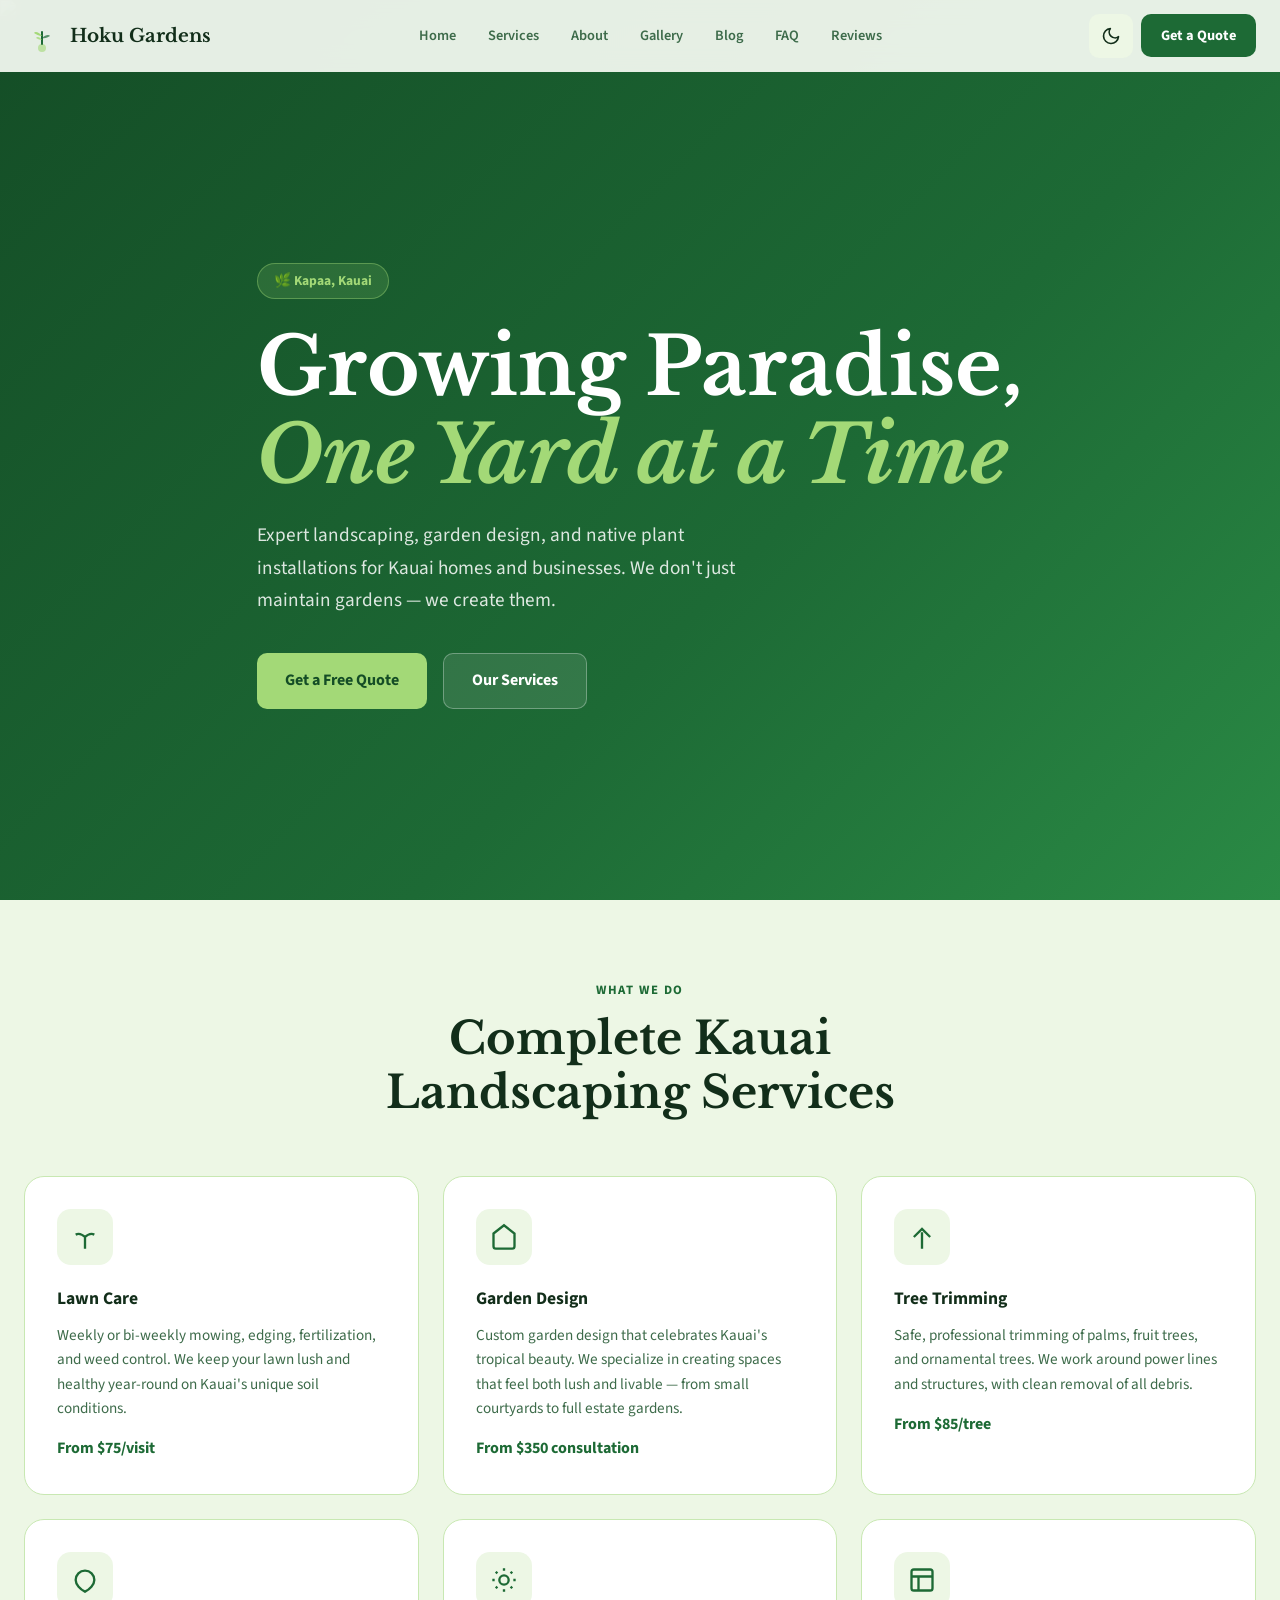
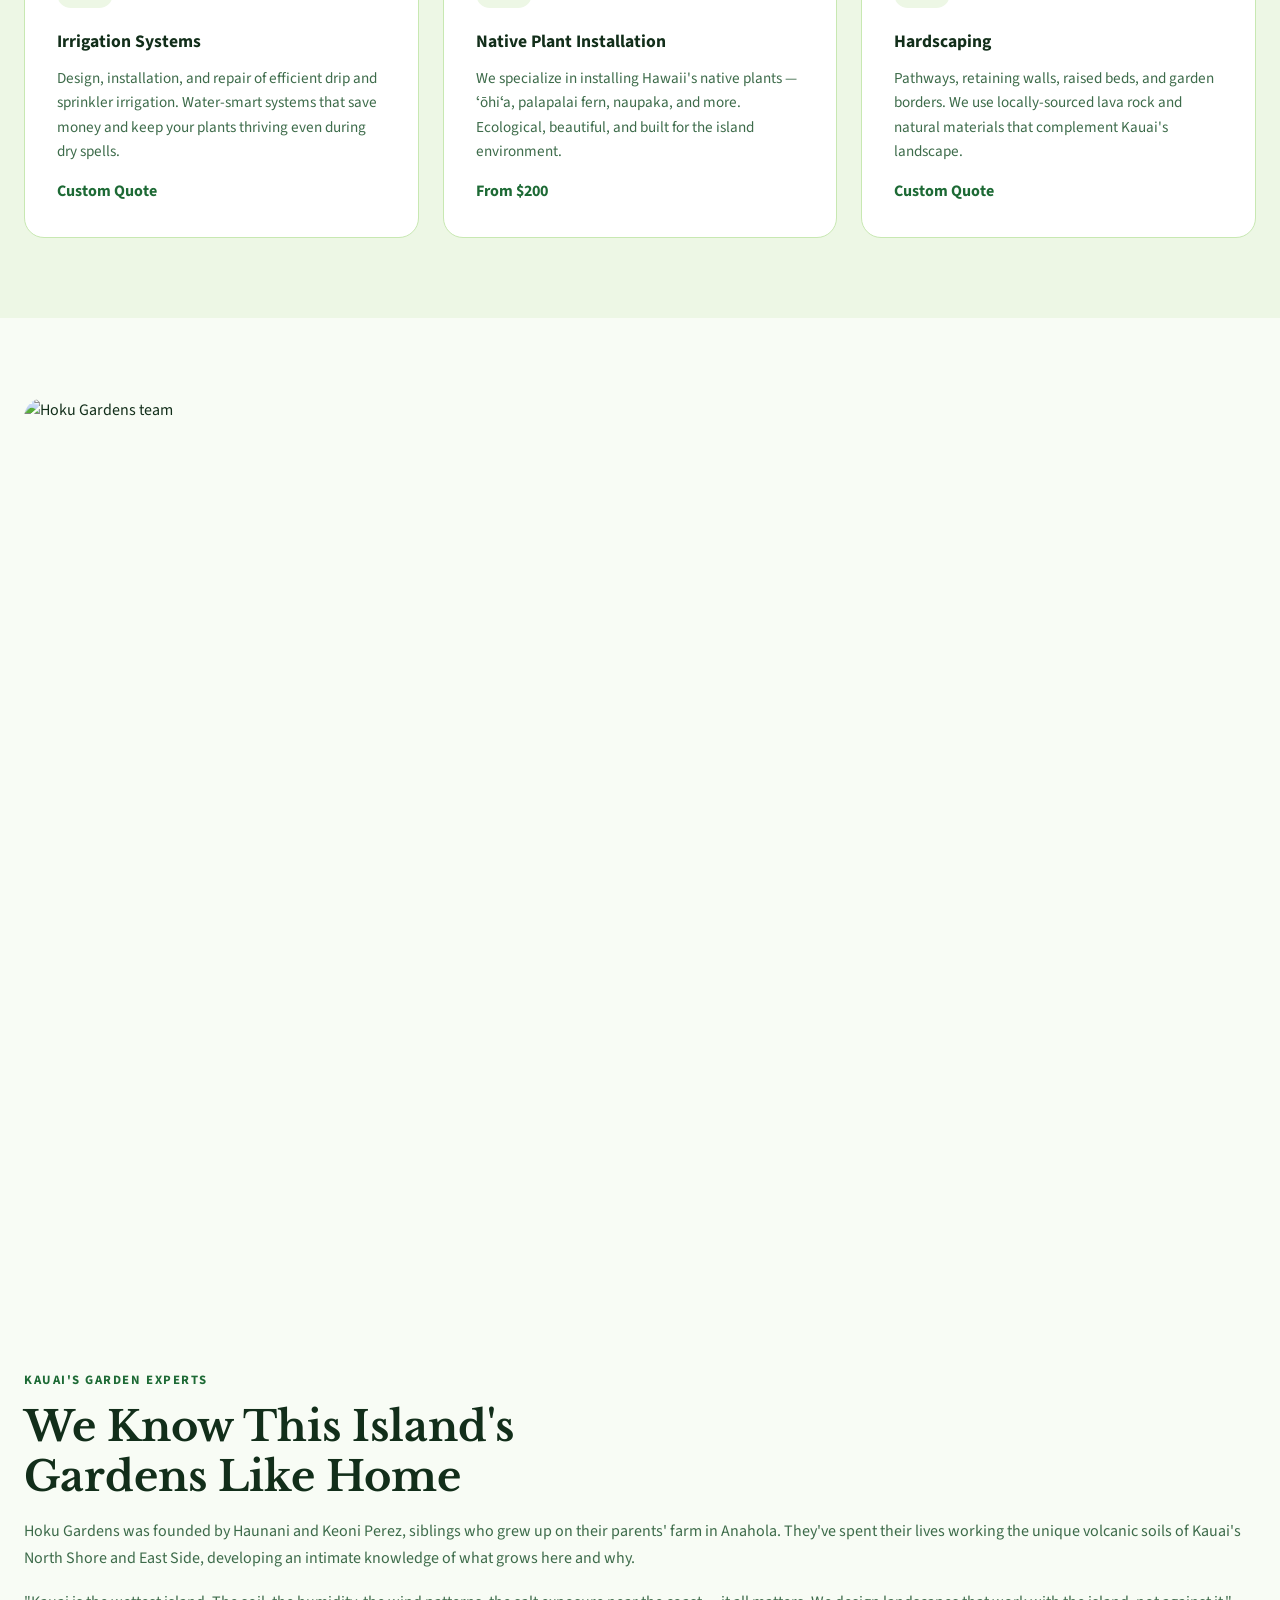
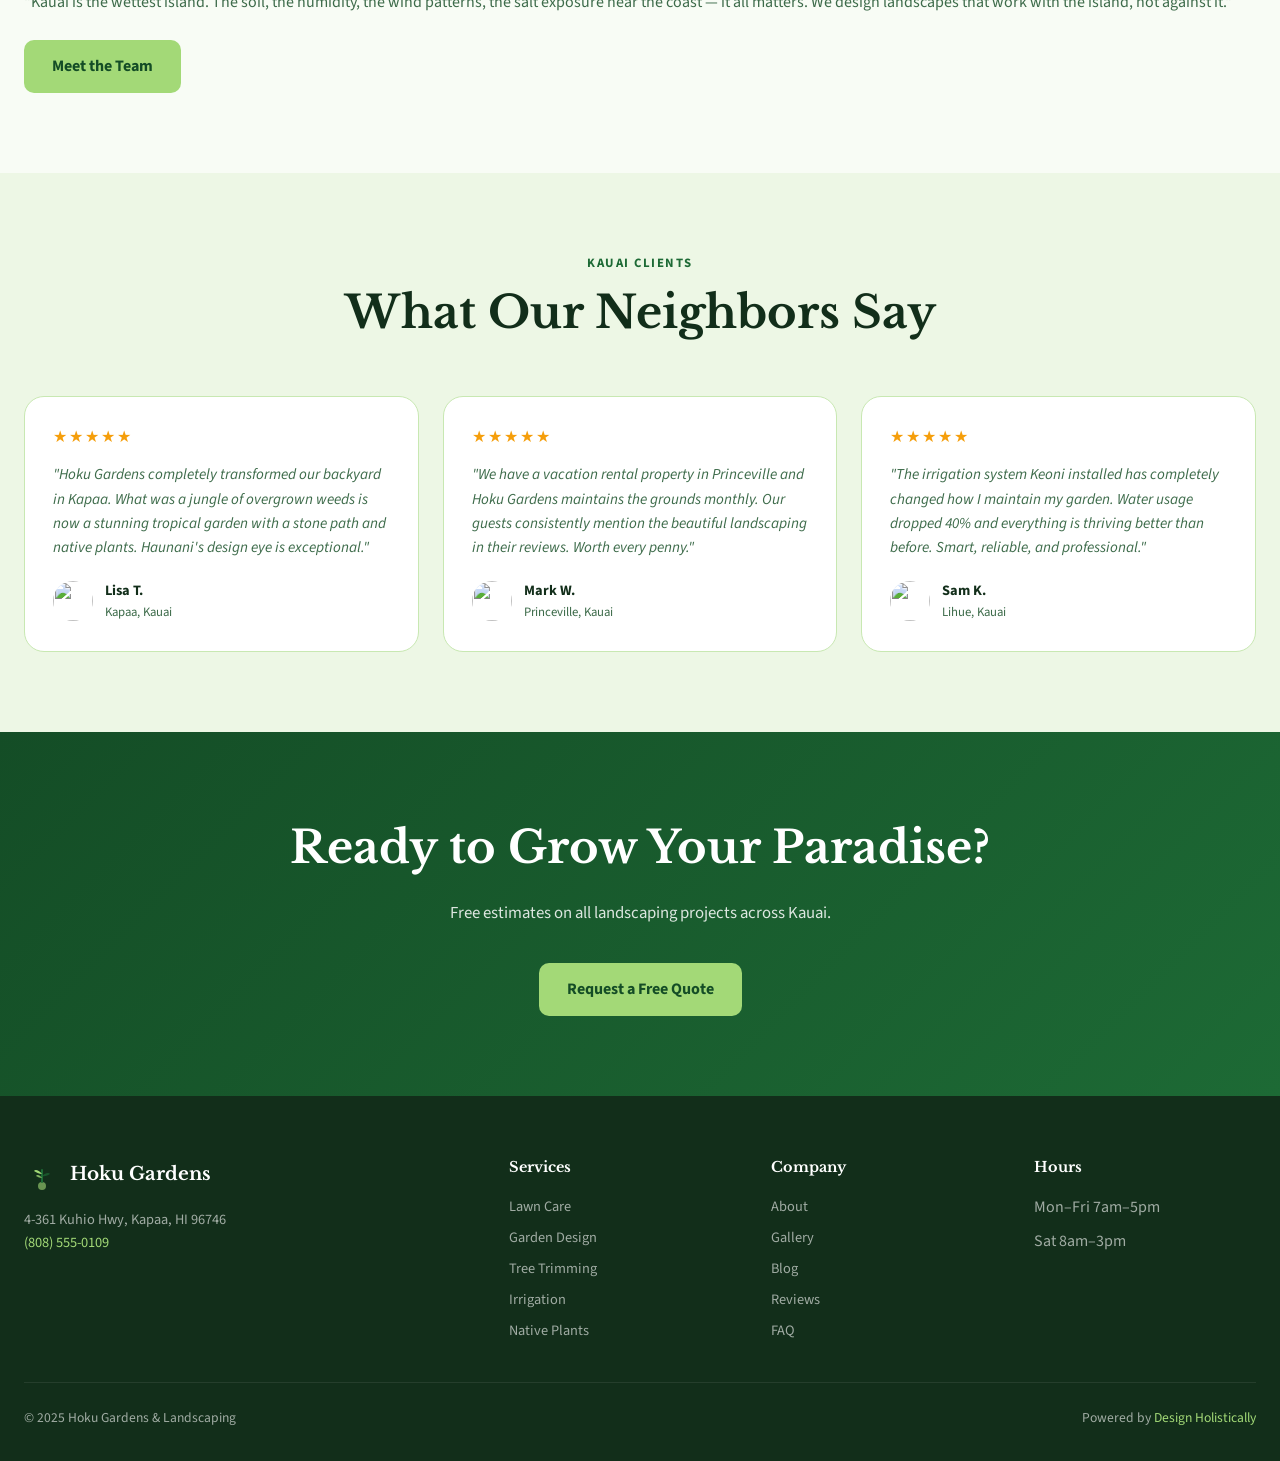
==== index.html @ 011e0928 "Initial commit: Hoku Gardens & Landscaping — Hawaii sample site (Kapaa, Kauai)" ====
<!DOCTYPE html><html lang="en" data-theme="light">
<head><meta charset="UTF-8"><meta name="viewport" content="width=device-width, initial-scale=1.0">
<title>Hoku Gardens & Landscaping — Growing Paradise, One Yard at a Time | Kapaa, Kauai</title>
<meta name="description" content="Professional landscaping in Kapaa, Kauai. Lawn care, garden design, tree trimming, irrigation, and native plant installations.">
<meta property="og:title" content="Hoku Gardens — Growing paradise, one yard at a time">
<meta property="og:image" content="https://picsum.photos/1200/630?random=901">
<link rel="stylesheet" href="css/style.css">
<script type="application/ld+json">{"@context":"https://schema.org","@type":"LocalBusiness","name":"Hoku Gardens & Landscaping","telephone":"(808) 555-0109","address":{"@type":"PostalAddress","streetAddress":"4-361 Kuhio Hwy","addressLocality":"Kapaa","addressRegion":"HI","postalCode":"96746","addressCountry":"US"},"openingHours":"Mo-Fr 07:00-17:00 Sa 08:00-15:00","priceRange":"$$"}</script>
</head><body>
<header class="header"><div class="header-inner"><a href="index.html" class="logo"><svg viewBox="0 0 36 36" fill="none" width="36" height="36"><circle cx="18" cy="30" r="4" fill="#A3D977" opacity="0.6"/><path d="M18 26V14" stroke="#1D6A35" stroke-width="2" stroke-linecap="round"/><path d="M18 18c-3-4-7-5-8-3 2 1 5 3 8 3z" fill="#A3D977"/><path d="M18 20c3-3 7-4 8-2-2 1-5 3-8 2z" fill="#1D6A35" opacity="0.7"/><path d="M18 22c-2-3-5-4-6-2 2 1 4 2 6 2z" fill="#A3D977" opacity="0.8"/></svg>Hoku Gardens</a><nav class="nav"><a href="index.html">Home</a><a href="services.html">Services</a><a href="about.html">About</a><a href="gallery.html">Gallery</a><a href="blog.html">Blog</a><a href="faq.html">FAQ</a><a href="reviews.html">Reviews</a></nav><div class="header-actions"><button id="themeToggle" class="btn-theme" aria-label="Toggle dark mode"></button><a href="booking.html" class="btn-cta">Get a Quote</a><button id="hamburger" class="btn-hamburger" aria-label="Open menu"><span></span><span></span><span></span></button></div></div></header><nav id="mobileNav" class="mobile-nav"><a href="index.html">Home</a><a href="services.html">Services</a><a href="about.html">About</a><a href="gallery.html">Gallery</a><a href="blog.html">Blog</a><a href="faq.html">FAQ</a><a href="reviews.html">Reviews</a><a href="booking.html">Get a Quote</a><a href="admin.html">Admin</a></nav>
<section class="hero"><div class="hero-bg"><img src="https://picsum.photos/1600/900?random=901" alt="Lush Kauai garden" loading="eager"></div>
<div class="hero-content">
<div class="hero-tag">🌿 Kapaa, Kauai</div>
<h1>Growing Paradise,<br><em>One Yard at a Time</em></h1>
<p>Expert landscaping, garden design, and native plant installations for Kauai homes and businesses. We don't just maintain gardens — we create them.</p>
<div class="hero-actions"><a href="booking.html" class="btn-primary">Get a Free Quote</a><a href="services.html" class="btn-secondary">Our Services</a></div>
</div></section>
<section class="section section-alt"><div class="container">
<div class="section-header fade-up"><span class="section-label">What We Do</span><h2>Complete Kauai Landscaping Services</h2></div>
<div class="services-grid">
<div class="service-card fade-up"><div class="service-icon"><svg viewBox="0 0 24 24" fill="none" stroke="currentColor" stroke-width="2"><path d="M12 22V12M12 12C12 12 8 8 4 10M12 12C12 12 16 8 20 10"/></svg></div><h3>Lawn Care</h3><p>Weekly or bi-weekly mowing, edging, fertilization, and weed control. We keep your lawn lush and healthy year-round on Kauai's unique soil conditions.</p><span class="service-price">From $75/visit</span></div>
<div class="service-card fade-up"><div class="service-icon"><svg viewBox="0 0 24 24" fill="none" stroke="currentColor" stroke-width="2"><path d="M3 9l9-7 9 7v11a2 2 0 0 1-2 2H5a2 2 0 0 1-2-2z"/></svg></div><h3>Garden Design</h3><p>Custom garden design that celebrates Kauai's tropical beauty. We specialize in creating spaces that feel both lush and livable — from small courtyards to full estate gardens.</p><span class="service-price">From $350 consultation</span></div>
<div class="service-card fade-up"><div class="service-icon"><svg viewBox="0 0 24 24" fill="none" stroke="currentColor" stroke-width="2"><path d="M12 22V8M5 12l7-7 7 7"/></svg></div><h3>Tree Trimming</h3><p>Safe, professional trimming of palms, fruit trees, and ornamental trees. We work around power lines and structures, with clean removal of all debris.</p><span class="service-price">From $85/tree</span></div>
<div class="service-card fade-up"><div class="service-icon"><svg viewBox="0 0 24 24" fill="none" stroke="currentColor" stroke-width="2"><path d="M12 22c-4-2-8-6-8-10a8 8 0 0 1 16 0c0 4-4 8-8 10z"/></svg></div><h3>Irrigation Systems</h3><p>Design, installation, and repair of efficient drip and sprinkler irrigation. Water-smart systems that save money and keep your plants thriving even during dry spells.</p><span class="service-price">Custom Quote</span></div>
<div class="service-card fade-up"><div class="service-icon"><svg viewBox="0 0 24 24" fill="none" stroke="currentColor" stroke-width="2"><circle cx="12" cy="12" r="4"/><path d="M12 2v2M12 20v2M4.93 4.93l1.41 1.41M17.66 17.66l1.41 1.41M2 12h2M20 12h2M4.93 19.07l1.41-1.41M17.66 6.34l1.41-1.41"/></svg></div><h3>Native Plant Installation</h3><p>We specialize in installing Hawaii's native plants — ʻōhiʻa, palapalai fern, naupaka, and more. Ecological, beautiful, and built for the island environment.</p><span class="service-price">From $200</span></div>
<div class="service-card fade-up"><div class="service-icon"><svg viewBox="0 0 24 24" fill="none" stroke="currentColor" stroke-width="2"><rect x="3" y="3" width="18" height="18" rx="2"/><path d="M3 9h18M9 21V9"/></svg></div><h3>Hardscaping</h3><p>Pathways, retaining walls, raised beds, and garden borders. We use locally-sourced lava rock and natural materials that complement Kauai's landscape.</p><span class="service-price">Custom Quote</span></div>
</div></div></section>
<section class="section"><div class="container"><div style="display:grid;grid-template-columns:1fr;gap:48px;align-items:center;" class="about-grid">
<div style="border-radius:20px;overflow:hidden;aspect-ratio:4/3;" class="fade-up"><img src="https://picsum.photos/800/600?random=902" alt="Hoku Gardens team" style="width:100%;height:100%;object-fit:cover;"></div>
<div class="fade-up"><span class="section-label">Kauai's Garden Experts</span><h2 style="font-family:var(--font-display);font-size:clamp(1.8rem,4vw,2.6rem);line-height:1.2;margin-bottom:16px;">We Know This Island's<br>Gardens Like Home</h2>
<p style="color:var(--text-muted);line-height:1.7;margin-bottom:16px;">Hoku Gardens was founded by Haunani and Keoni Perez, siblings who grew up on their parents' farm in Anahola. They've spent their lives working the unique volcanic soils of Kauai's North Shore and East Side, developing an intimate knowledge of what grows here and why.</p>
<p style="color:var(--text-muted);line-height:1.7;margin-bottom:24px;">"Kauai is the wettest island. The soil, the humidity, the wind patterns, the salt exposure near the coast — it all matters. We design landscapes that work with the island, not against it."</p>
<a href="about.html" class="btn-primary" style="display:inline-flex;">Meet the Team</a></div>
</div></div></section>
<section class="section section-alt"><div class="container">
<div class="section-header fade-up"><span class="section-label">Kauai Clients</span><h2>What Our Neighbors Say</h2></div>
<div class="testimonials-grid">
<div class="testimonial-card fade-up"><div class="stars">★★★★★</div><p>"Hoku Gardens completely transformed our backyard in Kapaa. What was a jungle of overgrown weeds is now a stunning tropical garden with a stone path and native plants. Haunani's design eye is exceptional."</p><div class="reviewer"><div class="reviewer-avatar"><img src="https://picsum.photos/80/80?random=931" loading="lazy"></div><div><div class="reviewer-name">Lisa T.</div><div class="reviewer-location">Kapaa, Kauai</div></div></div></div>
<div class="testimonial-card fade-up"><div class="stars">★★★★★</div><p>"We have a vacation rental property in Princeville and Hoku Gardens maintains the grounds monthly. Our guests consistently mention the beautiful landscaping in their reviews. Worth every penny."</p><div class="reviewer"><div class="reviewer-avatar"><img src="https://picsum.photos/80/80?random=932" loading="lazy"></div><div><div class="reviewer-name">Mark W.</div><div class="reviewer-location">Princeville, Kauai</div></div></div></div>
<div class="testimonial-card fade-up"><div class="stars">★★★★★</div><p>"The irrigation system Keoni installed has completely changed how I maintain my garden. Water usage dropped 40% and everything is thriving better than before. Smart, reliable, and professional."</p><div class="reviewer"><div class="reviewer-avatar"><img src="https://picsum.photos/80/80?random=933" loading="lazy"></div><div><div class="reviewer-name">Sam K.</div><div class="reviewer-location">Lihue, Kauai</div></div></div></div>
</div></div></section>
<section class="cta-section"><div class="container"><h2>Ready to Grow Your Paradise?</h2><p>Free estimates on all landscaping projects across Kauai.</p><a href="booking.html" class="btn-primary">Request a Free Quote</a></div></section>
<footer class="footer"><div class="footer-grid"><div class="footer-brand"><div class="logo" style="color:white;"><svg viewBox="0 0 36 36" fill="none" width="36" height="36"><circle cx="18" cy="30" r="4" fill="#A3D977" opacity="0.6"/><path d="M18 26V14" stroke="#1D6A35" stroke-width="2" stroke-linecap="round"/><path d="M18 18c-3-4-7-5-8-3 2 1 5 3 8 3z" fill="#A3D977"/><path d="M18 20c3-3 7-4 8-2-2 1-5 3-8 2z" fill="#1D6A35" opacity="0.7"/><path d="M18 22c-2-3-5-4-6-2 2 1 4 2 6 2z" fill="#A3D977" opacity="0.8"/></svg>Hoku Gardens</div><p>4-361 Kuhio Hwy, Kapaa, HI 96746<br><a href="tel:+18085550109" style="color:var(--accent);">(808) 555-0109</a></p></div><div><h4>Services</h4><div class="footer-links"><a href="services.html">Lawn Care</a><a href="services.html">Garden Design</a><a href="services.html">Tree Trimming</a><a href="services.html">Irrigation</a><a href="services.html">Native Plants</a></div></div><div><h4>Company</h4><div class="footer-links"><a href="about.html">About</a><a href="gallery.html">Gallery</a><a href="blog.html">Blog</a><a href="reviews.html">Reviews</a><a href="faq.html">FAQ</a></div></div><div><h4>Hours</h4><div class="footer-links"><span style="color:rgba(255,255,255,0.6);">Mon–Fri 7am–5pm</span><span style="color:rgba(255,255,255,0.6);">Sat 8am–3pm</span></div></div></div><div class="footer-bottom"><p>© 2025 Hoku Gardens & Landscaping</p><p>Powered by <a href="https://designholistically.com" target="_blank" rel="noopener">Design Holistically</a></p></div></footer><button id="backToTop" class="back-to-top"><svg width="20" height="20" viewBox="0 0 24 24" fill="none" stroke="currentColor" stroke-width="2"><polyline points="18 15 12 9 6 15"/></svg></button><script src="js/main.js"></script>
</body></html>
---- css/style.css ----
@import url('https://fonts.googleapis.com/css2?family=Libre+Baskerville:ital,wght@0,400;0,700;1,400&family=Source+Sans+3:wght@300;400;600;700&display=swap');
:root{--primary:#1D6A35;--primary-dark:#144d26;--primary-light:#2a8a45;--accent:#A3D977;--accent-dark:#7fc040;--text:#122e1a;--text-muted:#3d6b4a;--bg:#f8fcf5;--bg-alt:#edf7e5;--card-bg:#ffffff;--border:#c8e8b2;--gray-100:#edf7e5;--gray-200:#d4edbc;--gray-400:#7abf5e;--gray-800:#122e1a;--shadow:0 2px 20px rgba(29,106,53,0.10);--shadow-lg:0 8px 40px rgba(29,106,53,0.15);--radius:12px;--radius-lg:20px;--transition:0.3s cubic-bezier(0.4,0,0.2,1);--font-body:'Source Sans 3',sans-serif;--font-display:'Libre Baskerville',serif;--header-h:72px;}
[data-theme="dark"]{--primary:#4caf72;--primary-dark:#3d8f5a;--accent:#A3D977;--text:#e8f5e2;--text-muted:#7abf5e;--bg:#0e1f12;--bg-alt:#122818;--card-bg:#172d1c;--border:#1e4028;--gray-100:#172d1c;--gray-200:#1e4028;--gray-800:#d4edbc;--shadow:0 2px 20px rgba(0,0,0,0.4);--shadow-lg:0 8px 40px rgba(0,0,0,0.5);}
*,*::before,*::after{box-sizing:border-box;margin:0;padding:0;}html{scroll-behavior:smooth;}
body{font-family:var(--font-body);color:var(--text);background:var(--bg);line-height:1.6;overflow-x:hidden;transition:background var(--transition),color var(--transition);}
img{max-width:100%;height:auto;display:block;}a{color:var(--primary);text-decoration:none;transition:color var(--transition);}ul{list-style:none;}button{cursor:pointer;font-family:var(--font-body);border:none;background:none;}
.header{position:fixed;top:0;left:0;right:0;z-index:1000;height:var(--header-h);display:flex;align-items:center;padding:0 24px;background:rgba(248,252,245,0.92);backdrop-filter:blur(12px);border-bottom:1px solid transparent;transition:all var(--transition);}
[data-theme="dark"] .header{background:rgba(14,31,18,0.92);}
.header.scrolled{border-bottom-color:var(--border);box-shadow:var(--shadow);}
.header-inner{width:100%;max-width:1280px;margin:0 auto;display:flex;align-items:center;justify-content:space-between;}
.logo{display:flex;align-items:center;gap:10px;font-family:var(--font-display);font-size:1.15rem;font-weight:700;color:var(--text);}
.logo svg{width:36px;height:36px;}
.nav{display:none;gap:4px;}@media(min-width:768px){.nav{display:flex;}}
.nav a{padding:8px 14px;border-radius:8px;font-size:0.9rem;font-weight:600;color:var(--text-muted);transition:all var(--transition);}
.nav a:hover,.nav a.active{background:var(--gray-100);color:var(--primary);}
.header-actions{display:flex;align-items:center;gap:8px;}
.btn-theme{width:44px;height:44px;border-radius:10px;display:flex;align-items:center;justify-content:center;background:var(--gray-100);color:var(--text);}
.btn-hamburger{width:44px;height:44px;border-radius:10px;display:flex;flex-direction:column;align-items:center;justify-content:center;gap:5px;background:var(--gray-100);}
@media(min-width:768px){.btn-hamburger{display:none;}}
.btn-hamburger span{width:20px;height:2px;background:var(--text);border-radius:2px;display:block;}
.btn-cta{display:none;padding:10px 20px;background:var(--primary);color:white;border-radius:10px;font-weight:700;font-size:0.9rem;}
.btn-cta:hover{background:var(--primary-dark);color:white;}
@media(min-width:768px){.btn-cta{display:flex;align-items:center;}}
.mobile-nav{position:fixed;top:var(--header-h);left:0;right:0;bottom:0;background:var(--bg);z-index:999;padding:32px 24px;display:flex;flex-direction:column;gap:8px;transform:translateX(100%);transition:transform var(--transition);}
.mobile-nav.open{transform:translateX(0);}
.mobile-nav a{padding:16px;border-radius:12px;font-size:1.1rem;font-weight:600;color:var(--text);border-bottom:1px solid var(--border);}
.hero{min-height:100svh;padding-top:var(--header-h);display:flex;align-items:center;position:relative;overflow:hidden;background:linear-gradient(135deg,var(--primary-dark) 0%,var(--primary) 60%,#2a8a45 100%);}
.hero-bg{position:absolute;inset:0;overflow:hidden;}
.hero-bg img{width:100%;height:100%;object-fit:cover;opacity:0.25;}
.hero-content{position:relative;z-index:1;max-width:1280px;margin:0 auto;padding:80px 24px;}
.hero-tag{display:inline-flex;align-items:center;gap:8px;background:rgba(163,217,119,0.15);border:1px solid rgba(163,217,119,0.4);color:var(--accent);padding:6px 16px;border-radius:100px;font-size:0.85rem;font-weight:700;margin-bottom:24px;}
.hero h1{font-family:var(--font-display);font-size:clamp(2.5rem,8vw,5rem);color:white;line-height:1.1;margin-bottom:20px;}
.hero h1 em{font-style:italic;color:var(--accent);}
.hero p{font-size:clamp(1rem,2vw,1.2rem);color:rgba(255,255,255,0.85);max-width:500px;margin-bottom:36px;line-height:1.7;}
.hero-actions{display:flex;flex-wrap:wrap;gap:16px;}
.btn-primary{padding:14px 28px;background:var(--accent);color:var(--primary-dark);font-weight:700;font-size:1rem;border-radius:10px;transition:all var(--transition);display:inline-flex;align-items:center;gap:8px;min-height:44px;}
.btn-primary:hover{background:white;color:var(--primary);transform:translateY(-2px);box-shadow:0 8px 24px rgba(0,0,0,0.2);}
.btn-secondary{padding:14px 28px;background:rgba(255,255,255,0.1);border:1.5px solid rgba(255,255,255,0.3);color:white;font-weight:700;font-size:1rem;border-radius:10px;transition:all var(--transition);display:inline-flex;align-items:center;gap:8px;min-height:44px;}
.btn-secondary:hover{background:rgba(255,255,255,0.2);color:white;}
.section{padding:80px 24px;}.section-alt{background:var(--bg-alt);}
.container{max-width:1280px;margin:0 auto;}
.section-header{text-align:center;max-width:640px;margin:0 auto 56px;}
.section-label{font-size:0.8rem;font-weight:700;letter-spacing:0.12em;text-transform:uppercase;color:var(--primary);margin-bottom:12px;display:block;}
.section-header h2{font-family:var(--font-display);font-size:clamp(1.8rem,4vw,2.8rem);line-height:1.2;margin-bottom:16px;}
.section-header p{color:var(--text-muted);font-size:1rem;line-height:1.7;}
.services-grid{display:grid;grid-template-columns:1fr;gap:24px;}
@media(min-width:640px){.services-grid{grid-template-columns:repeat(2,1fr);}}
@media(min-width:1024px){.services-grid{grid-template-columns:repeat(3,1fr);}}
.service-card{background:var(--card-bg);border:1px solid var(--border);border-radius:var(--radius-lg);padding:32px;transition:all var(--transition);}
.service-card:hover{transform:translateY(-4px);box-shadow:var(--shadow-lg);border-color:var(--accent-dark);}
.service-icon{width:56px;height:56px;background:var(--gray-100);border-radius:14px;display:flex;align-items:center;justify-content:center;margin-bottom:20px;}
.service-icon svg{width:28px;height:28px;color:var(--primary);}
.service-card h3{font-size:1.1rem;font-weight:700;margin-bottom:10px;}
.service-card p{color:var(--text-muted);font-size:0.95rem;line-height:1.6;margin-bottom:16px;}
.service-price{font-weight:700;color:var(--primary);font-size:1rem;}
.testimonials-grid{display:grid;grid-template-columns:1fr;gap:24px;}
@media(min-width:640px){.testimonials-grid{grid-template-columns:repeat(2,1fr);}}
@media(min-width:1024px){.testimonials-grid{grid-template-columns:repeat(3,1fr);}}
.testimonial-card{background:var(--card-bg);border:1px solid var(--border);border-radius:var(--radius-lg);padding:28px;}
.stars{color:#f59e0b;margin-bottom:12px;font-size:1rem;letter-spacing:2px;}
.testimonial-card p{color:var(--text-muted);font-size:0.95rem;line-height:1.6;margin-bottom:20px;font-style:italic;}
.reviewer{display:flex;align-items:center;gap:12px;}
.reviewer-avatar{width:40px;height:40px;border-radius:50%;overflow:hidden;}
.reviewer-avatar img{width:100%;height:100%;object-fit:cover;}
.reviewer-name{font-weight:700;font-size:0.9rem;}
.reviewer-location{font-size:0.8rem;color:var(--text-muted);}
.cta-section{background:linear-gradient(135deg,var(--primary-dark) 0%,var(--primary) 100%);padding:80px 24px;text-align:center;}
.cta-section h2{font-family:var(--font-display);font-size:clamp(1.8rem,4vw,2.8rem);color:white;margin-bottom:16px;}
.cta-section p{color:rgba(255,255,255,0.85);font-size:1.05rem;margin-bottom:36px;}
.page-hero{padding:120px 24px 64px;background:linear-gradient(135deg,var(--primary-dark) 0%,var(--primary) 100%);text-align:center;}
.page-hero h1{font-family:var(--font-display);font-size:clamp(2rem,5vw,3.5rem);color:white;margin-bottom:16px;}
.page-hero p{color:rgba(255,255,255,0.82);font-size:1.05rem;max-width:600px;margin:0 auto;}
.breadcrumb{display:flex;align-items:center;gap:8px;font-size:0.85rem;color:rgba(255,255,255,0.6);justify-content:center;margin-top:16px;}
.breadcrumb a{color:rgba(255,255,255,0.8);}
.gallery-grid{display:grid;grid-template-columns:repeat(2,1fr);gap:16px;}
@media(min-width:640px){.gallery-grid{grid-template-columns:repeat(3,1fr);}}
@media(min-width:1024px){.gallery-grid{grid-template-columns:repeat(4,1fr);}}
.gallery-item{border-radius:var(--radius);overflow:hidden;aspect-ratio:1;position:relative;cursor:pointer;}
.gallery-item img{width:100%;height:100%;object-fit:cover;transition:transform var(--transition);}
.gallery-item:hover img{transform:scale(1.05);}
.gallery-item-overlay{position:absolute;inset:0;background:rgba(29,106,53,0.75);display:flex;align-items:center;justify-content:center;opacity:0;transition:opacity var(--transition);color:white;font-weight:700;font-size:0.9rem;}
.gallery-item:hover .gallery-item-overlay{opacity:1;}
.blog-grid{display:grid;grid-template-columns:1fr;gap:32px;}
@media(min-width:640px){.blog-grid{grid-template-columns:repeat(2,1fr);}}
@media(min-width:1024px){.blog-grid{grid-template-columns:repeat(3,1fr);}}
.blog-card{background:var(--card-bg);border:1px solid var(--border);border-radius:var(--radius-lg);overflow:hidden;transition:all var(--transition);}
.blog-card:hover{transform:translateY(-4px);box-shadow:var(--shadow-lg);}
.blog-card-img{aspect-ratio:16/9;overflow:hidden;}
.blog-card-img img{width:100%;height:100%;object-fit:cover;transition:transform var(--transition);}
.blog-card:hover .blog-card-img img{transform:scale(1.05);}
.blog-card-body{padding:20px;}
.blog-tag{font-size:0.75rem;font-weight:700;color:var(--primary);text-transform:uppercase;letter-spacing:0.1em;margin-bottom:8px;display:block;}
.blog-card h3{font-family:var(--font-display);font-size:1.05rem;margin-bottom:10px;line-height:1.4;}
.blog-card h3 a{color:var(--text);}
.blog-card h3 a:hover{color:var(--primary);}
.blog-card p{color:var(--text-muted);font-size:0.9rem;line-height:1.6;}
.blog-meta{display:flex;gap:16px;font-size:0.8rem;color:var(--text-muted);margin-top:16px;padding-top:16px;border-top:1px solid var(--border);}
.blog-post{max-width:760px;margin:0 auto;padding:60px 24px;}
.blog-post h1{font-family:var(--font-display);font-size:clamp(1.8rem,4vw,2.8rem);line-height:1.2;margin-bottom:24px;}
.blog-post-meta{display:flex;flex-wrap:wrap;gap:16px;font-size:0.85rem;color:var(--text-muted);margin-bottom:32px;padding-bottom:24px;border-bottom:1px solid var(--border);}
.blog-post img{border-radius:var(--radius-lg);margin:32px 0;}
.blog-post h2{font-family:var(--font-display);font-size:1.8rem;margin:32px 0 16px;}
.blog-post h3{font-family:var(--font-display);font-size:1.3rem;margin:24px 0 12px;}
.blog-post p{color:var(--text-muted);line-height:1.8;margin-bottom:20px;}
.blog-post ul,.blog-post ol{padding-left:24px;margin-bottom:20px;}
.blog-post li{color:var(--text-muted);line-height:1.8;margin-bottom:8px;}
.booking-section{max-width:760px;margin:0 auto;}
.booking-steps{display:flex;gap:8px;margin-bottom:40px;}
.step-item{flex:1;text-align:center;}
.step-num{width:36px;height:36px;border-radius:50%;background:var(--gray-200);color:var(--text-muted);font-weight:700;font-size:0.9rem;display:flex;align-items:center;justify-content:center;margin:0 auto 8px;transition:all var(--transition);}
.step-item.active .step-num{background:var(--primary);color:white;}
.step-item.done .step-num{background:var(--accent);color:var(--primary-dark);}
.step-label{font-size:0.75rem;color:var(--text-muted);font-weight:600;}
.form-step{display:none;}.form-step.active{display:block;animation:fadeIn 0.3s ease;}
@keyframes fadeIn{from{opacity:0;transform:translateY(10px);}to{opacity:1;transform:translateY(0);}}
.form-step h3{font-family:var(--font-display);font-size:1.4rem;margin-bottom:24px;}
.form-group{margin-bottom:20px;}
.form-group label{display:block;font-weight:700;font-size:0.9rem;margin-bottom:8px;}
.form-group input,.form-group select,.form-group textarea{width:100%;padding:12px 16px;border:1.5px solid var(--border);border-radius:10px;background:var(--bg);color:var(--text);font-family:var(--font-body);font-size:1rem;transition:border-color var(--transition);min-height:44px;}
.form-group input:focus,.form-group select:focus,.form-group textarea:focus{outline:none;border-color:var(--primary);}
.form-group textarea{min-height:120px;resize:vertical;}
.service-options{display:grid;grid-template-columns:1fr;gap:12px;}
@media(min-width:640px){.service-options{grid-template-columns:repeat(2,1fr);}}
.service-option{border:1.5px solid var(--border);border-radius:12px;padding:20px;cursor:pointer;transition:all var(--transition);}
.service-option:hover,.service-option.selected{border-color:var(--primary);background:var(--gray-100);}
.service-option h4{font-weight:700;margin-bottom:4px;}
.service-option p{font-size:0.85rem;color:var(--text-muted);}
.form-nav{display:flex;justify-content:space-between;margin-top:32px;gap:16px;}
.btn-next,.btn-prev,.btn-submit{padding:14px 28px;border-radius:10px;font-weight:700;font-size:1rem;min-height:44px;transition:all var(--transition);}
.btn-next,.btn-submit{background:var(--primary);color:white;}
.btn-next:hover,.btn-submit:hover{background:var(--primary-dark);}
.btn-prev{background:var(--gray-100);color:var(--text);}
.time-slots{display:grid;grid-template-columns:repeat(3,1fr);gap:8px;}
@media(min-width:640px){.time-slots{grid-template-columns:repeat(4,1fr);}}
.time-slot{padding:10px;border:1.5px solid var(--border);border-radius:8px;text-align:center;cursor:pointer;font-size:0.9rem;transition:all var(--transition);min-height:44px;display:flex;align-items:center;justify-content:center;}
.time-slot.selected{background:var(--primary);border-color:var(--primary);color:white;}
.confirmation-box{background:var(--gray-100);border-radius:var(--radius-lg);padding:40px;text-align:center;}
.confirmation-icon{width:64px;height:64px;background:var(--primary);border-radius:50%;display:flex;align-items:center;justify-content:center;margin:0 auto 20px;}
.faq-list{max-width:760px;margin:0 auto;}
.faq-item{border:1px solid var(--border);border-radius:var(--radius);margin-bottom:12px;overflow:hidden;}
.faq-q{padding:20px 24px;font-weight:700;cursor:pointer;display:flex;justify-content:space-between;align-items:center;gap:16px;min-height:44px;transition:background var(--transition);}
.faq-q:hover{background:var(--gray-100);}
.faq-q svg{width:20px;height:20px;color:var(--primary);flex-shrink:0;transition:transform var(--transition);}
.faq-item.open .faq-q svg{transform:rotate(45deg);}
.faq-a{max-height:0;overflow:hidden;transition:max-height 0.4s ease;}
.faq-item.open .faq-a{max-height:500px;}
.faq-a-inner{padding:0 24px 20px;color:var(--text-muted);line-height:1.7;}
.reviews-summary{display:flex;flex-direction:column;gap:32px;align-items:center;background:var(--gray-100);border-radius:var(--radius-lg);padding:40px;margin-bottom:48px;}
@media(min-width:640px){.reviews-summary{flex-direction:row;}}
.reviews-score{text-align:center;}
.score-num{font-family:var(--font-display);font-size:4rem;font-weight:700;color:var(--primary);line-height:1;}
.score-stars{font-size:1.5rem;color:#f59e0b;letter-spacing:4px;margin:8px 0;}
.score-count{font-size:0.85rem;color:var(--text-muted);}
.rating-bars{flex:1;width:100%;max-width:320px;}
.rating-bar-row{display:flex;align-items:center;gap:12px;margin-bottom:8px;font-size:0.85rem;}
.rating-bar-track{flex:1;height:8px;background:var(--gray-200);border-radius:4px;overflow:hidden;}
.rating-bar-fill{height:100%;background:#f59e0b;border-radius:4px;}
.reviews-grid{display:grid;grid-template-columns:1fr;gap:20px;}
@media(min-width:640px){.reviews-grid{grid-template-columns:repeat(2,1fr);}}
@media(min-width:1024px){.reviews-grid{grid-template-columns:repeat(3,1fr);}}
.review-card{background:var(--card-bg);border:1px solid var(--border);border-radius:var(--radius-lg);padding:24px;}
.review-header{display:flex;align-items:center;gap:12px;margin-bottom:12px;}
.review-avatar{width:44px;height:44px;border-radius:50%;overflow:hidden;flex-shrink:0;}
.review-avatar img{width:100%;height:100%;object-fit:cover;}
.review-name{font-weight:700;font-size:0.95rem;}
.review-date{font-size:0.8rem;color:var(--text-muted);}
.review-stars{font-size:0.9rem;color:#f59e0b;margin-bottom:10px;}
.review-text{color:var(--text-muted);font-size:0.9rem;line-height:1.6;}
.google-badge{display:flex;align-items:center;gap:6px;font-size:0.8rem;color:var(--text-muted);margin-top:12px;}
.admin-login{max-width:400px;margin:0 auto;padding:60px 24px;}
.admin-login-card{background:var(--card-bg);border:1px solid var(--border);border-radius:var(--radius-lg);padding:40px;text-align:center;}
.admin-login-card h2{font-family:var(--font-display);font-size:1.8rem;margin-bottom:8px;}
.admin-dash{max-width:1280px;margin:0 auto;padding:40px 24px;}
.admin-stats{display:grid;grid-template-columns:repeat(2,1fr);gap:16px;margin-bottom:32px;}
@media(min-width:640px){.admin-stats{grid-template-columns:repeat(4,1fr);}}
.stat-card{background:var(--card-bg);border:1px solid var(--border);border-radius:var(--radius);padding:20px;}
.stat-val{font-family:var(--font-display);font-size:2rem;font-weight:700;color:var(--primary);}
.stat-label{font-size:0.85rem;color:var(--text-muted);margin-top:4px;}
.admin-table{width:100%;border-collapse:collapse;}
.admin-table th{text-align:left;padding:12px 16px;font-size:0.8rem;text-transform:uppercase;letter-spacing:0.08em;color:var(--text-muted);border-bottom:1px solid var(--border);}
.admin-table td{padding:14px 16px;border-bottom:1px solid var(--border);font-size:0.9rem;}
.status-badge{display:inline-flex;padding:4px 10px;border-radius:100px;font-size:0.75rem;font-weight:700;}
.status-pending{background:rgba(163,217,119,0.15);color:var(--accent-dark);}
.status-confirmed{background:rgba(29,106,53,0.1);color:var(--primary);}
.status-done{background:var(--gray-100);color:var(--text-muted);}
.fade-up{opacity:0;transform:translateY(30px);transition:opacity 0.6s ease,transform 0.6s ease;}
.fade-up.visible{opacity:1;transform:translateY(0);}
.back-to-top{position:fixed;bottom:24px;right:24px;width:44px;height:44px;background:var(--primary);color:white;border-radius:12px;display:flex;align-items:center;justify-content:center;opacity:0;pointer-events:none;transition:all var(--transition);z-index:99;}
.back-to-top.visible{opacity:1;pointer-events:auto;}
.footer{background:var(--gray-800);color:rgba(255,255,255,0.6);padding:60px 24px 32px;}
[data-theme="dark"] .footer{background:#060e08;}
.footer-grid{display:grid;grid-template-columns:1fr;gap:40px;max-width:1280px;margin:0 auto;}
@media(min-width:640px){.footer-grid{grid-template-columns:repeat(2,1fr);}}
@media(min-width:1024px){.footer-grid{grid-template-columns:2fr 1fr 1fr 1fr;}}
.footer-brand .logo{color:white;margin-bottom:16px;}
.footer-brand p{font-size:0.9rem;line-height:1.6;}
.footer h4{color:white;font-family:var(--font-display);font-size:0.9rem;font-weight:700;margin-bottom:16px;}
.footer-links{display:flex;flex-direction:column;gap:8px;}
.footer-links a{font-size:0.9rem;color:rgba(255,255,255,0.6);transition:color var(--transition);}
.footer-links a:hover{color:var(--accent);}
.footer-bottom{max-width:1280px;margin:40px auto 0;padding-top:24px;border-top:1px solid rgba(255,255,255,0.08);display:flex;flex-wrap:wrap;gap:16px;justify-content:space-between;font-size:0.85rem;}
.footer-bottom a{color:var(--accent);}
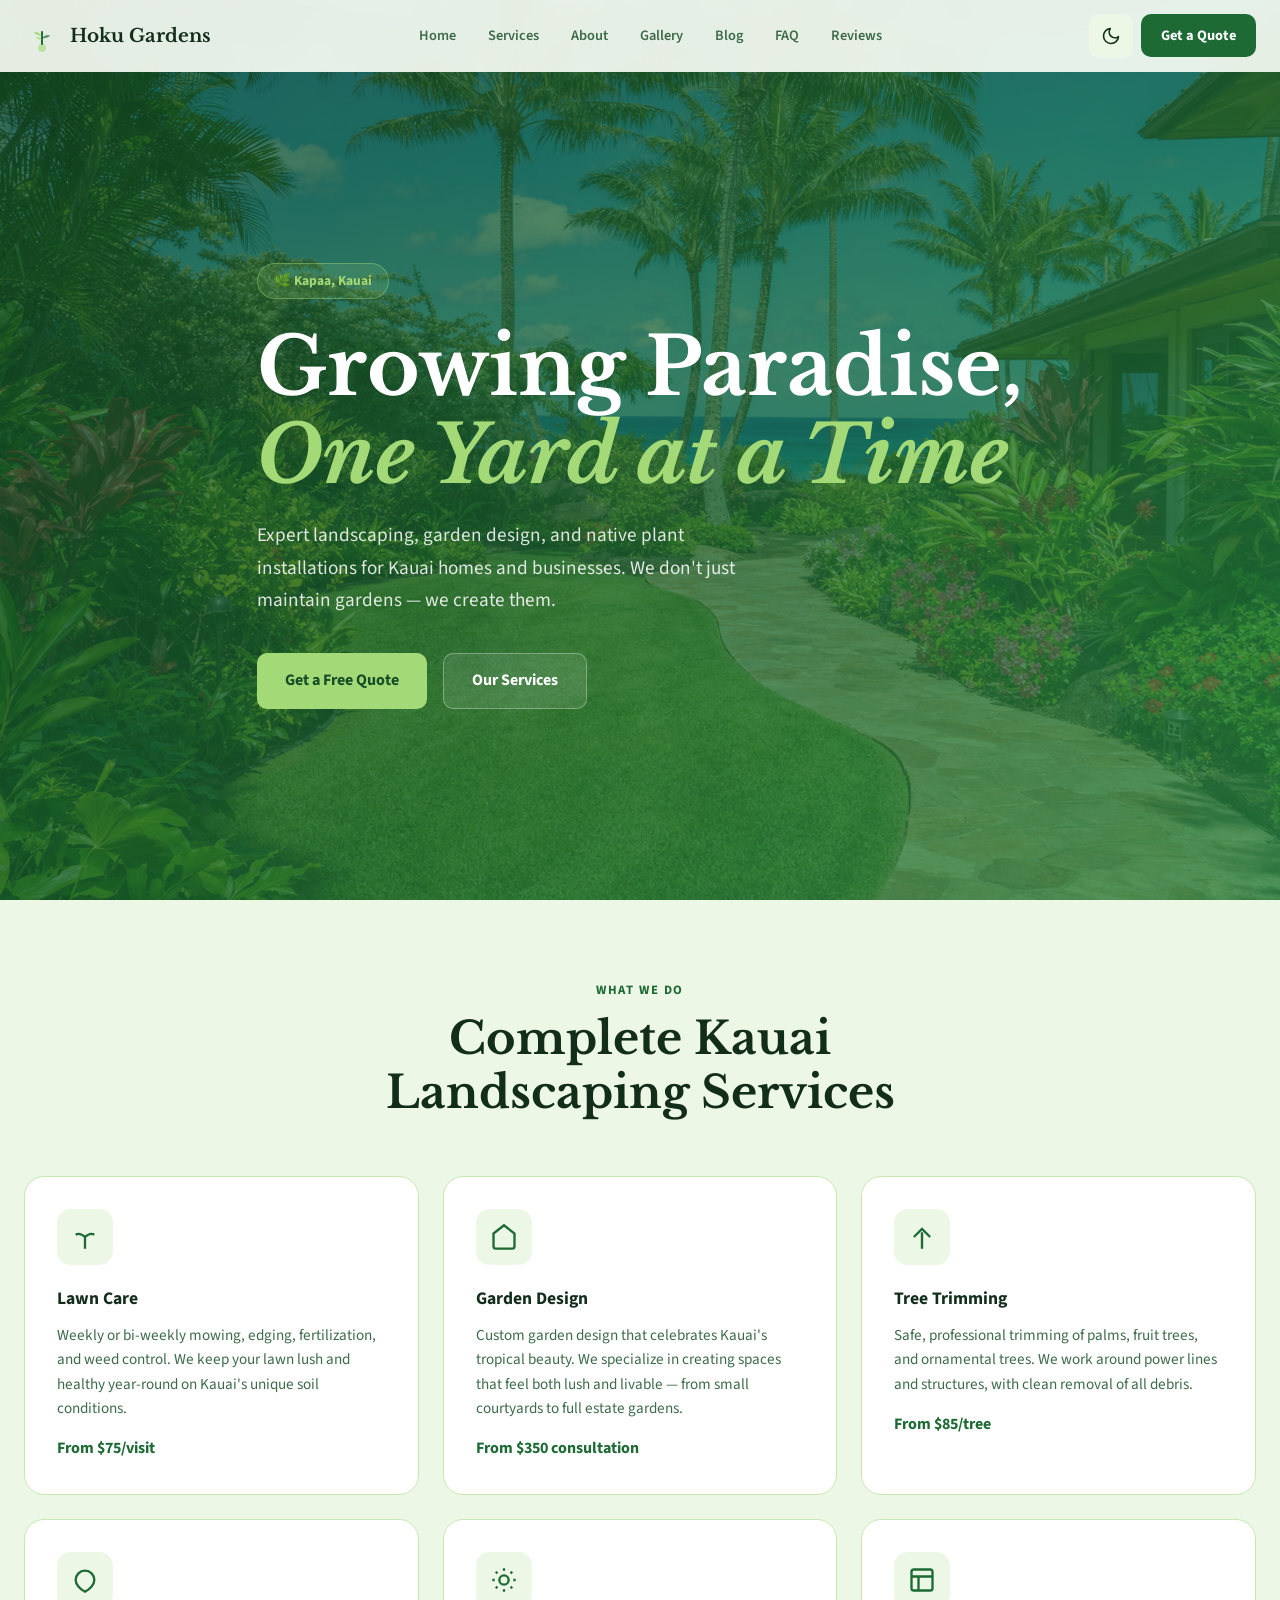
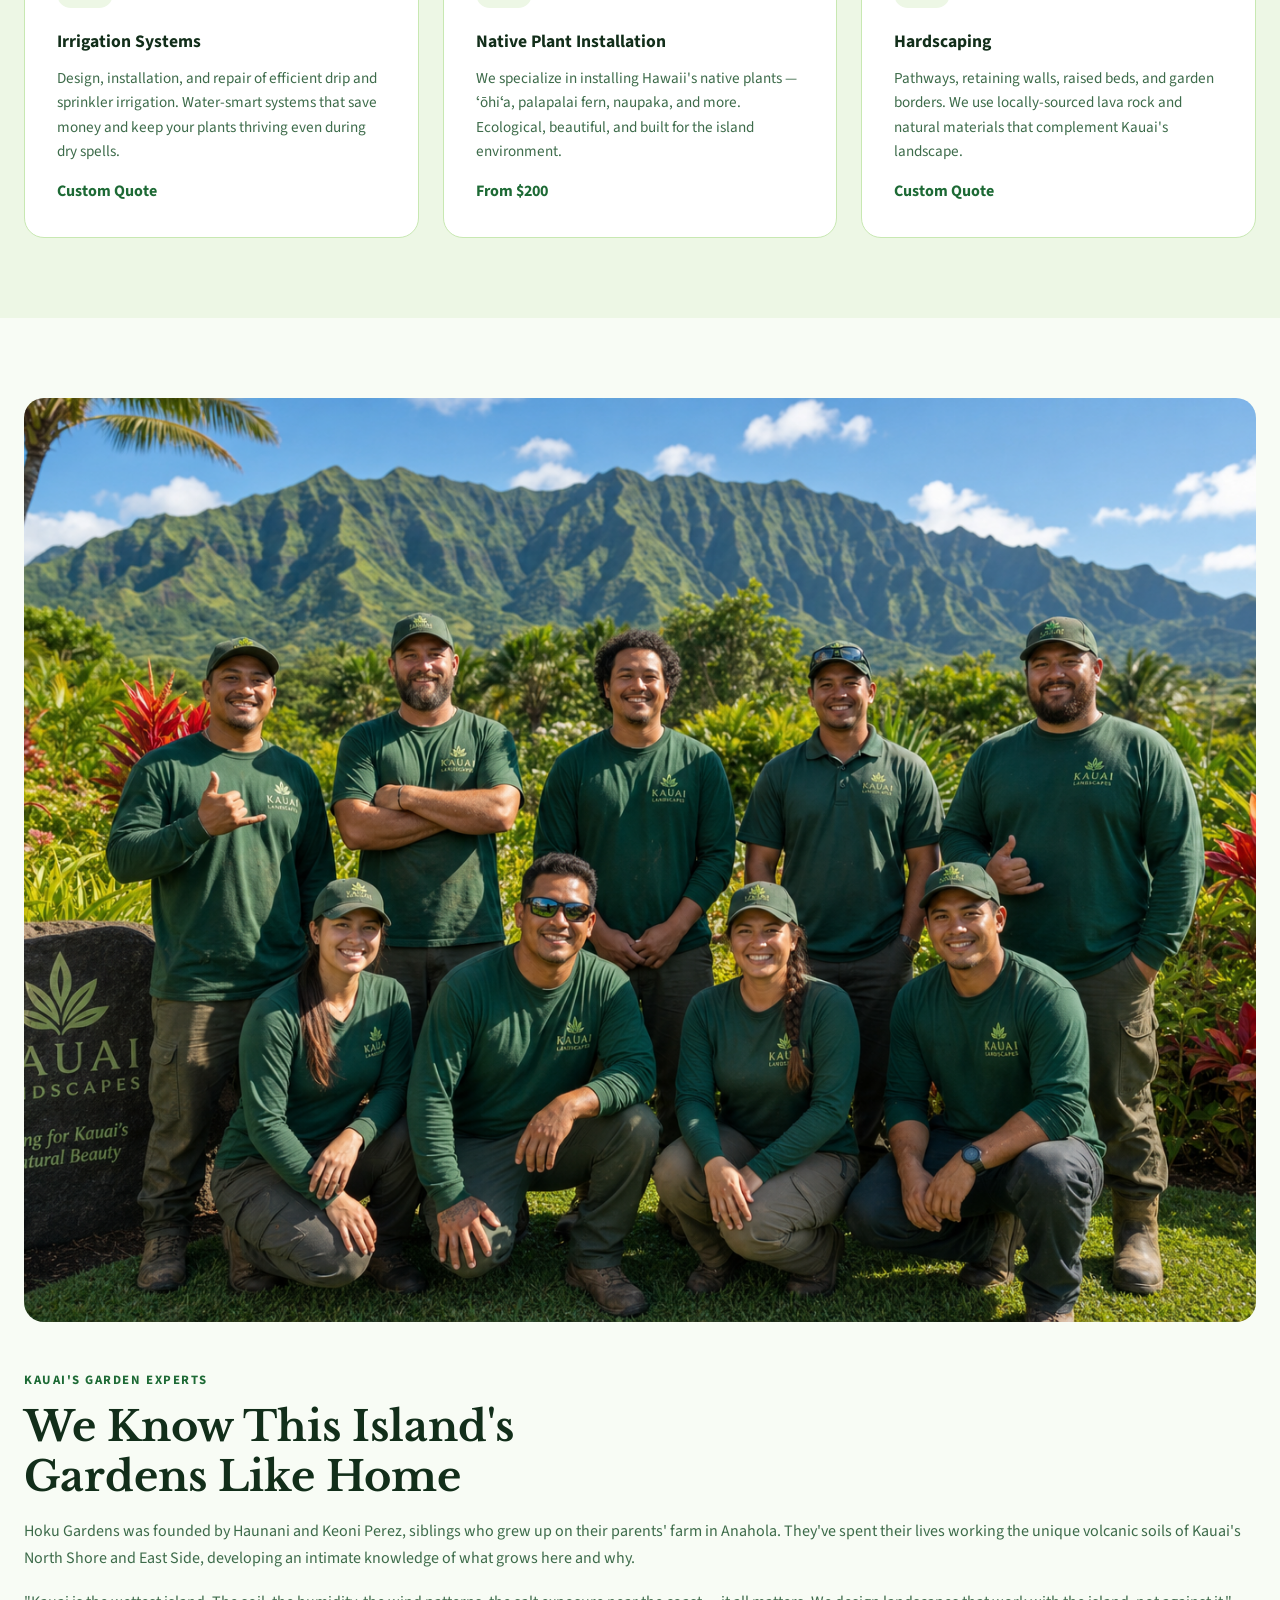
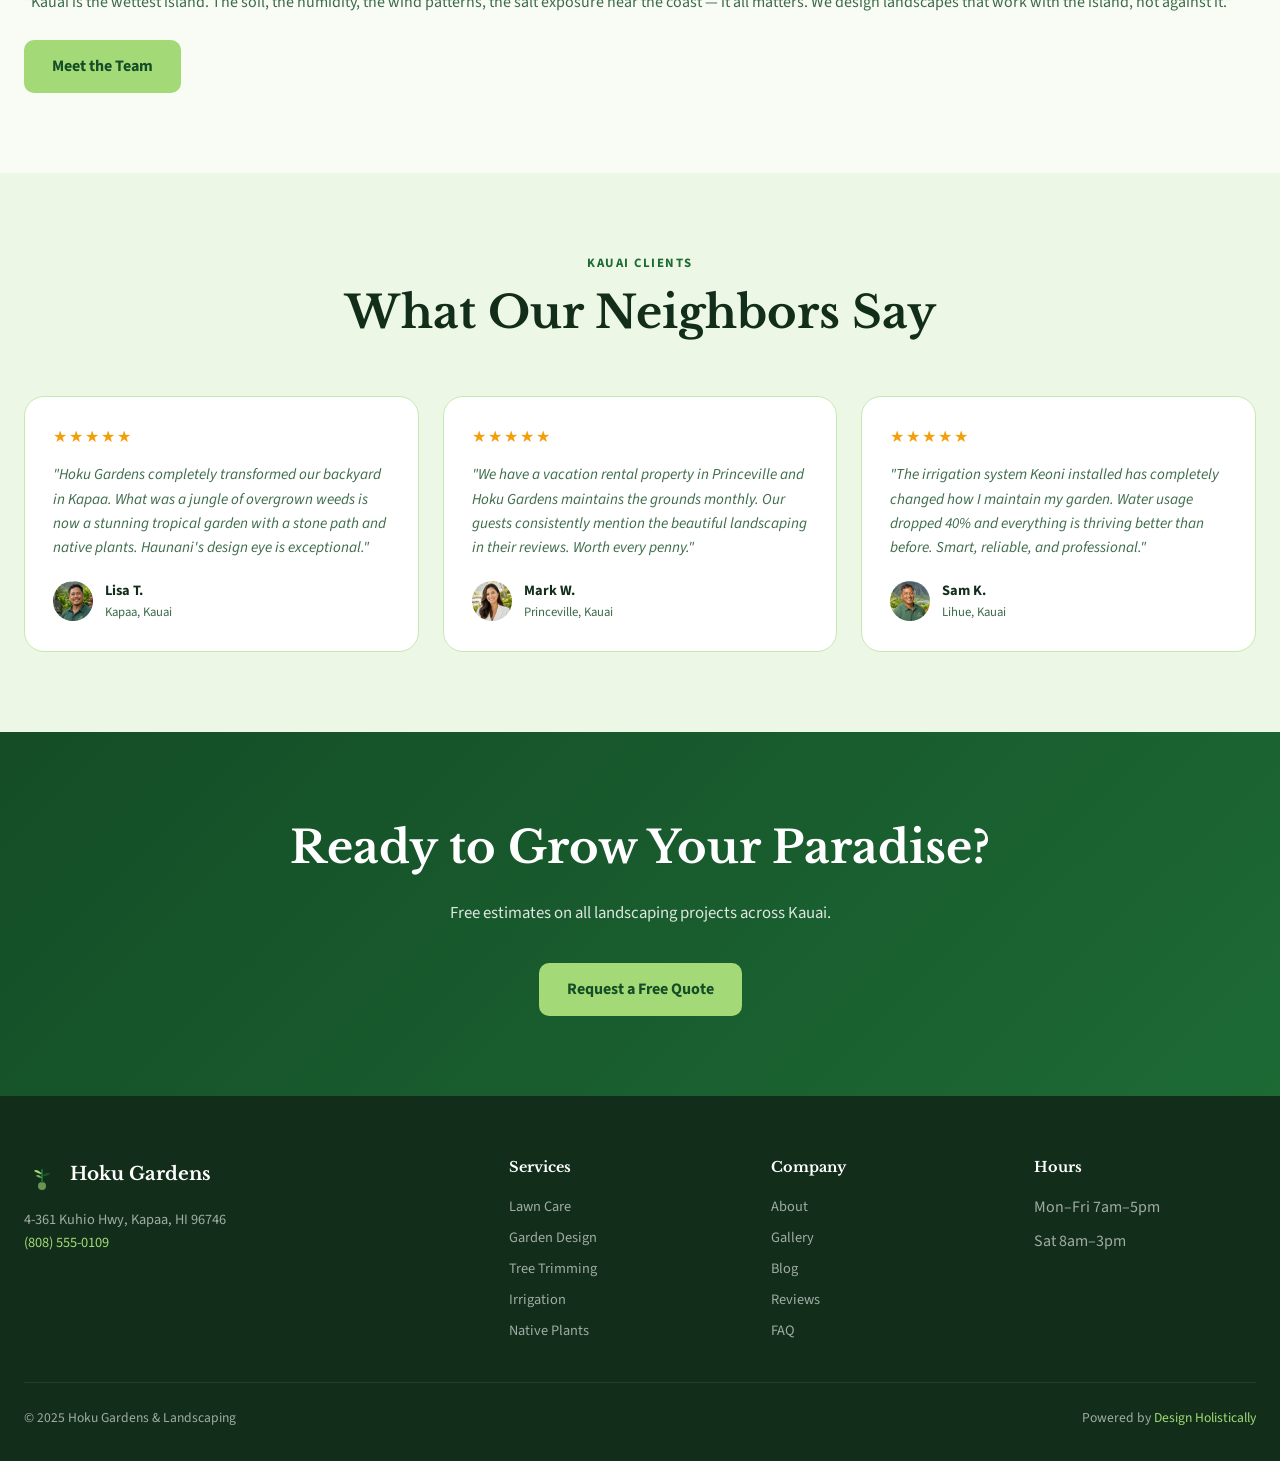
==== commit 93805749: "Initial commit: Hoku Gardens & Landscaping — Hawaii sample site (Kapaa, Kauai)" ====
--- a/index.html
+++ b/index.html
@@ -3,12 +3,12 @@
 <title>Hoku Gardens & Landscaping — Growing Paradise, One Yard at a Time | Kapaa, Kauai</title>
 <meta name="description" content="Professional landscaping in Kapaa, Kauai. Lawn care, garden design, tree trimming, irrigation, and native plant installations.">
 <meta property="og:title" content="Hoku Gardens — Growing paradise, one yard at a time">
-<meta property="og:image" content="https://picsum.photos/1200/630?random=901">
+<meta property="og:image" content="images/hero.png">
 <link rel="stylesheet" href="css/style.css">
 <script type="application/ld+json">{"@context":"https://schema.org","@type":"LocalBusiness","name":"Hoku Gardens & Landscaping","telephone":"(808) 555-0109","address":{"@type":"PostalAddress","streetAddress":"4-361 Kuhio Hwy","addressLocality":"Kapaa","addressRegion":"HI","postalCode":"96746","addressCountry":"US"},"openingHours":"Mo-Fr 07:00-17:00 Sa 08:00-15:00","priceRange":"$$"}</script>
 </head><body>
 <header class="header"><div class="header-inner"><a href="index.html" class="logo"><svg viewBox="0 0 36 36" fill="none" width="36" height="36"><circle cx="18" cy="30" r="4" fill="#A3D977" opacity="0.6"/><path d="M18 26V14" stroke="#1D6A35" stroke-width="2" stroke-linecap="round"/><path d="M18 18c-3-4-7-5-8-3 2 1 5 3 8 3z" fill="#A3D977"/><path d="M18 20c3-3 7-4 8-2-2 1-5 3-8 2z" fill="#1D6A35" opacity="0.7"/><path d="M18 22c-2-3-5-4-6-2 2 1 4 2 6 2z" fill="#A3D977" opacity="0.8"/></svg>Hoku Gardens</a><nav class="nav"><a href="index.html">Home</a><a href="services.html">Services</a><a href="about.html">About</a><a href="gallery.html">Gallery</a><a href="blog.html">Blog</a><a href="faq.html">FAQ</a><a href="reviews.html">Reviews</a></nav><div class="header-actions"><button id="themeToggle" class="btn-theme" aria-label="Toggle dark mode"></button><a href="booking.html" class="btn-cta">Get a Quote</a><button id="hamburger" class="btn-hamburger" aria-label="Open menu"><span></span><span></span><span></span></button></div></div></header><nav id="mobileNav" class="mobile-nav"><a href="index.html">Home</a><a href="services.html">Services</a><a href="about.html">About</a><a href="gallery.html">Gallery</a><a href="blog.html">Blog</a><a href="faq.html">FAQ</a><a href="reviews.html">Reviews</a><a href="booking.html">Get a Quote</a><a href="admin.html">Admin</a></nav>
-<section class="hero"><div class="hero-bg"><img src="https://picsum.photos/1600/900?random=901" alt="Lush Kauai garden" loading="eager"></div>
+<section class="hero"><div class="hero-bg"><img src="images/hero.png" alt="Lush Kauai garden" loading="eager"></div>
 <div class="hero-content">
 <div class="hero-tag">🌿 Kapaa, Kauai</div>
 <h1>Growing Paradise,<br><em>One Yard at a Time</em></h1>
@@ -26,7 +26,7 @@
 <div class="service-card fade-up"><div class="service-icon"><svg viewBox="0 0 24 24" fill="none" stroke="currentColor" stroke-width="2"><rect x="3" y="3" width="18" height="18" rx="2"/><path d="M3 9h18M9 21V9"/></svg></div><h3>Hardscaping</h3><p>Pathways, retaining walls, raised beds, and garden borders. We use locally-sourced lava rock and natural materials that complement Kauai's landscape.</p><span class="service-price">Custom Quote</span></div>
 </div></div></section>
 <section class="section"><div class="container"><div style="display:grid;grid-template-columns:1fr;gap:48px;align-items:center;" class="about-grid">
-<div style="border-radius:20px;overflow:hidden;aspect-ratio:4/3;" class="fade-up"><img src="https://picsum.photos/800/600?random=902" alt="Hoku Gardens team" style="width:100%;height:100%;object-fit:cover;"></div>
+<div style="border-radius:20px;overflow:hidden;aspect-ratio:4/3;" class="fade-up"><img src="images/about.png" alt="Hoku Gardens team" style="width:100%;height:100%;object-fit:cover;"></div>
 <div class="fade-up"><span class="section-label">Kauai's Garden Experts</span><h2 style="font-family:var(--font-display);font-size:clamp(1.8rem,4vw,2.6rem);line-height:1.2;margin-bottom:16px;">We Know This Island's<br>Gardens Like Home</h2>
 <p style="color:var(--text-muted);line-height:1.7;margin-bottom:16px;">Hoku Gardens was founded by Haunani and Keoni Perez, siblings who grew up on their parents' farm in Anahola. They've spent their lives working the unique volcanic soils of Kauai's North Shore and East Side, developing an intimate knowledge of what grows here and why.</p>
 <p style="color:var(--text-muted);line-height:1.7;margin-bottom:24px;">"Kauai is the wettest island. The soil, the humidity, the wind patterns, the salt exposure near the coast — it all matters. We design landscapes that work with the island, not against it."</p>
@@ -35,9 +35,9 @@
 <section class="section section-alt"><div class="container">
 <div class="section-header fade-up"><span class="section-label">Kauai Clients</span><h2>What Our Neighbors Say</h2></div>
 <div class="testimonials-grid">
-<div class="testimonial-card fade-up"><div class="stars">★★★★★</div><p>"Hoku Gardens completely transformed our backyard in Kapaa. What was a jungle of overgrown weeds is now a stunning tropical garden with a stone path and native plants. Haunani's design eye is exceptional."</p><div class="reviewer"><div class="reviewer-avatar"><img src="https://picsum.photos/80/80?random=931" loading="lazy"></div><div><div class="reviewer-name">Lisa T.</div><div class="reviewer-location">Kapaa, Kauai</div></div></div></div>
-<div class="testimonial-card fade-up"><div class="stars">★★★★★</div><p>"We have a vacation rental property in Princeville and Hoku Gardens maintains the grounds monthly. Our guests consistently mention the beautiful landscaping in their reviews. Worth every penny."</p><div class="reviewer"><div class="reviewer-avatar"><img src="https://picsum.photos/80/80?random=932" loading="lazy"></div><div><div class="reviewer-name">Mark W.</div><div class="reviewer-location">Princeville, Kauai</div></div></div></div>
-<div class="testimonial-card fade-up"><div class="stars">★★★★★</div><p>"The irrigation system Keoni installed has completely changed how I maintain my garden. Water usage dropped 40% and everything is thriving better than before. Smart, reliable, and professional."</p><div class="reviewer"><div class="reviewer-avatar"><img src="https://picsum.photos/80/80?random=933" loading="lazy"></div><div><div class="reviewer-name">Sam K.</div><div class="reviewer-location">Lihue, Kauai</div></div></div></div>
+<div class="testimonial-card fade-up"><div class="stars">★★★★★</div><p>"Hoku Gardens completely transformed our backyard in Kapaa. What was a jungle of overgrown weeds is now a stunning tropical garden with a stone path and native plants. Haunani's design eye is exceptional."</p><div class="reviewer"><div class="reviewer-avatar"><img src="images/avatar-1.png" loading="lazy"></div><div><div class="reviewer-name">Lisa T.</div><div class="reviewer-location">Kapaa, Kauai</div></div></div></div>
+<div class="testimonial-card fade-up"><div class="stars">★★★★★</div><p>"We have a vacation rental property in Princeville and Hoku Gardens maintains the grounds monthly. Our guests consistently mention the beautiful landscaping in their reviews. Worth every penny."</p><div class="reviewer"><div class="reviewer-avatar"><img src="images/avatar-2.png" loading="lazy"></div><div><div class="reviewer-name">Mark W.</div><div class="reviewer-location">Princeville, Kauai</div></div></div></div>
+<div class="testimonial-card fade-up"><div class="stars">★★★★★</div><p>"The irrigation system Keoni installed has completely changed how I maintain my garden. Water usage dropped 40% and everything is thriving better than before. Smart, reliable, and professional."</p><div class="reviewer"><div class="reviewer-avatar"><img src="images/avatar-3.png" loading="lazy"></div><div><div class="reviewer-name">Sam K.</div><div class="reviewer-location">Lihue, Kauai</div></div></div></div>
 </div></div></section>
 <section class="cta-section"><div class="container"><h2>Ready to Grow Your Paradise?</h2><p>Free estimates on all landscaping projects across Kauai.</p><a href="booking.html" class="btn-primary">Request a Free Quote</a></div></section>
 <footer class="footer"><div class="footer-grid"><div class="footer-brand"><div class="logo" style="color:white;"><svg viewBox="0 0 36 36" fill="none" width="36" height="36"><circle cx="18" cy="30" r="4" fill="#A3D977" opacity="0.6"/><path d="M18 26V14" stroke="#1D6A35" stroke-width="2" stroke-linecap="round"/><path d="M18 18c-3-4-7-5-8-3 2 1 5 3 8 3z" fill="#A3D977"/><path d="M18 20c3-3 7-4 8-2-2 1-5 3-8 2z" fill="#1D6A35" opacity="0.7"/><path d="M18 22c-2-3-5-4-6-2 2 1 4 2 6 2z" fill="#A3D977" opacity="0.8"/></svg>Hoku Gardens</div><p>4-361 Kuhio Hwy, Kapaa, HI 96746<br><a href="tel:+18085550109" style="color:var(--accent);">(808) 555-0109</a></p></div><div><h4>Services</h4><div class="footer-links"><a href="services.html">Lawn Care</a><a href="services.html">Garden Design</a><a href="services.html">Tree Trimming</a><a href="services.html">Irrigation</a><a href="services.html">Native Plants</a></div></div><div><h4>Company</h4><div class="footer-links"><a href="about.html">About</a><a href="gallery.html">Gallery</a><a href="blog.html">Blog</a><a href="reviews.html">Reviews</a><a href="faq.html">FAQ</a></div></div><div><h4>Hours</h4><div class="footer-links"><span style="color:rgba(255,255,255,0.6);">Mon–Fri 7am–5pm</span><span style="color:rgba(255,255,255,0.6);">Sat 8am–3pm</span></div></div></div><div class="footer-bottom"><p>© 2025 Hoku Gardens & Landscaping</p><p>Powered by <a href="https://designholistically.com" target="_blank" rel="noopener">Design Holistically</a></p></div></footer><button id="backToTop" class="back-to-top"><svg width="20" height="20" viewBox="0 0 24 24" fill="none" stroke="currentColor" stroke-width="2"><polyline points="18 15 12 9 6 15"/></svg></button><script src="js/main.js"></script>
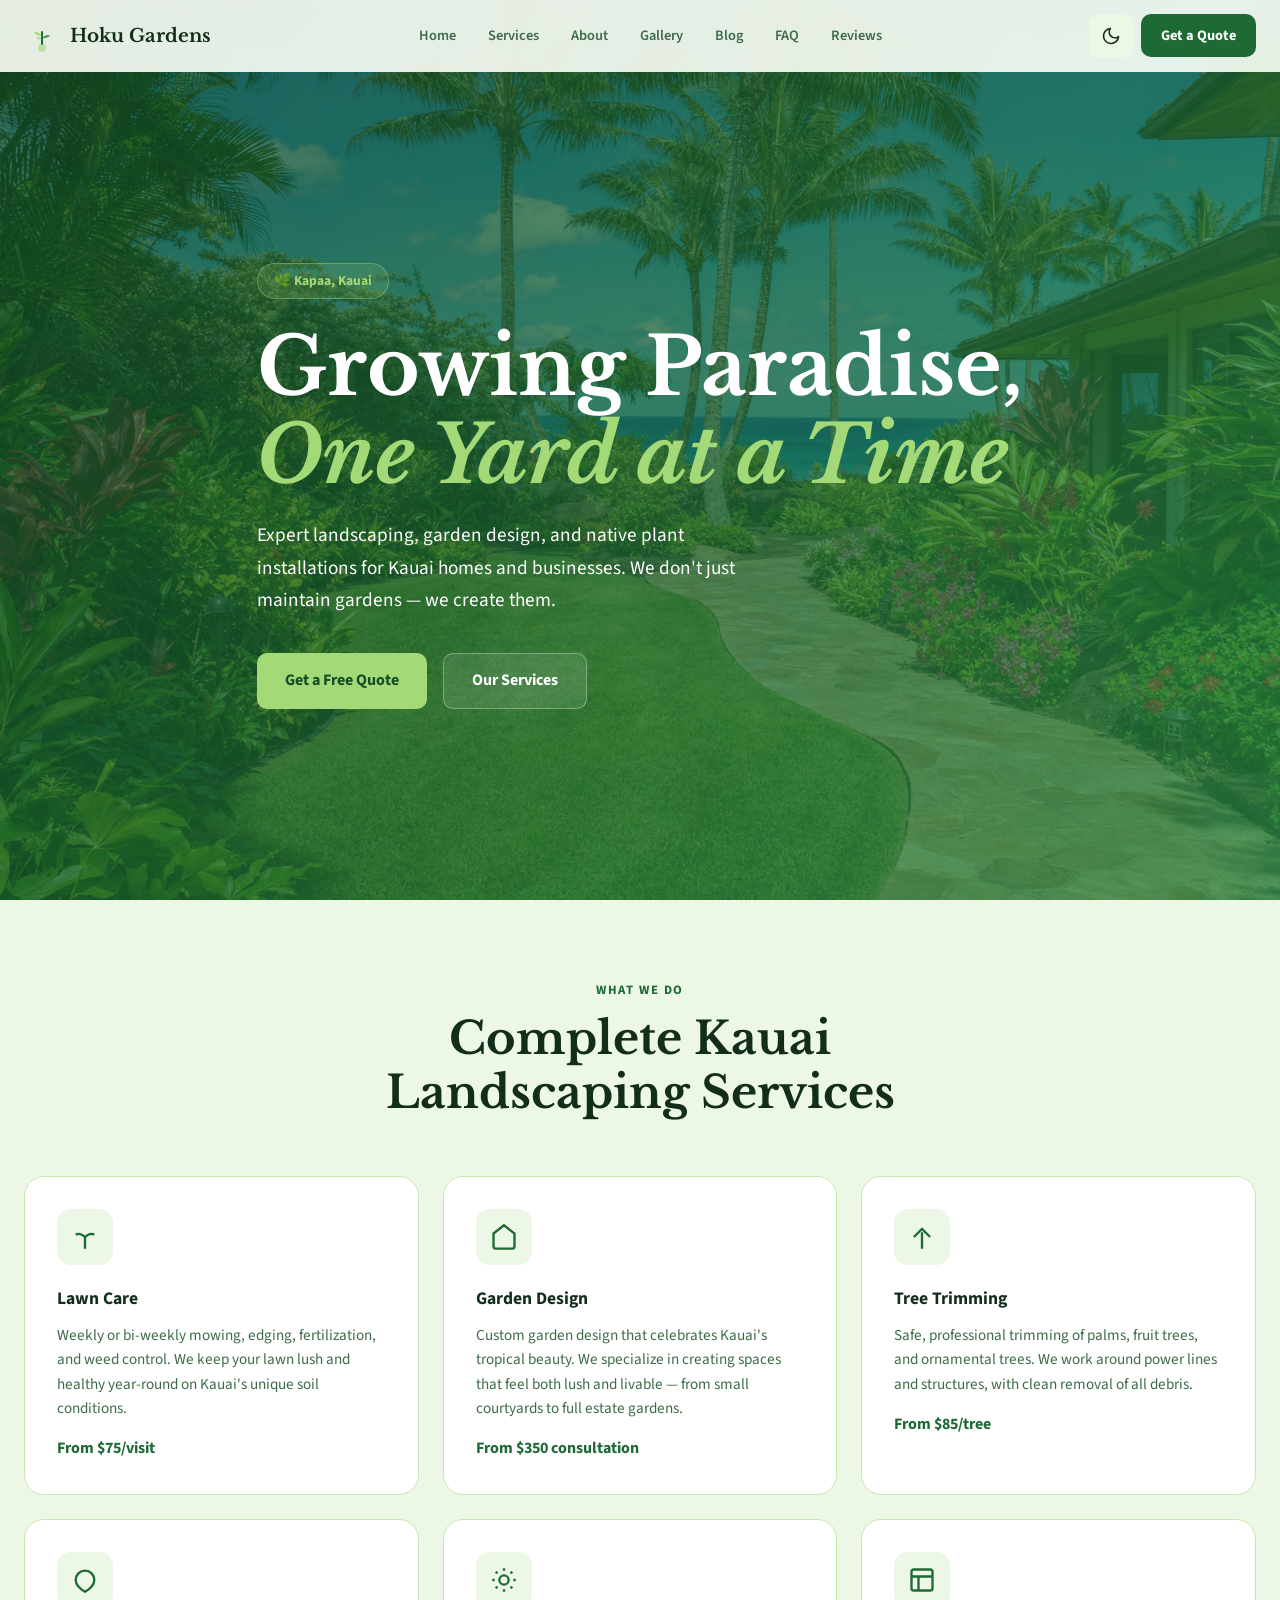
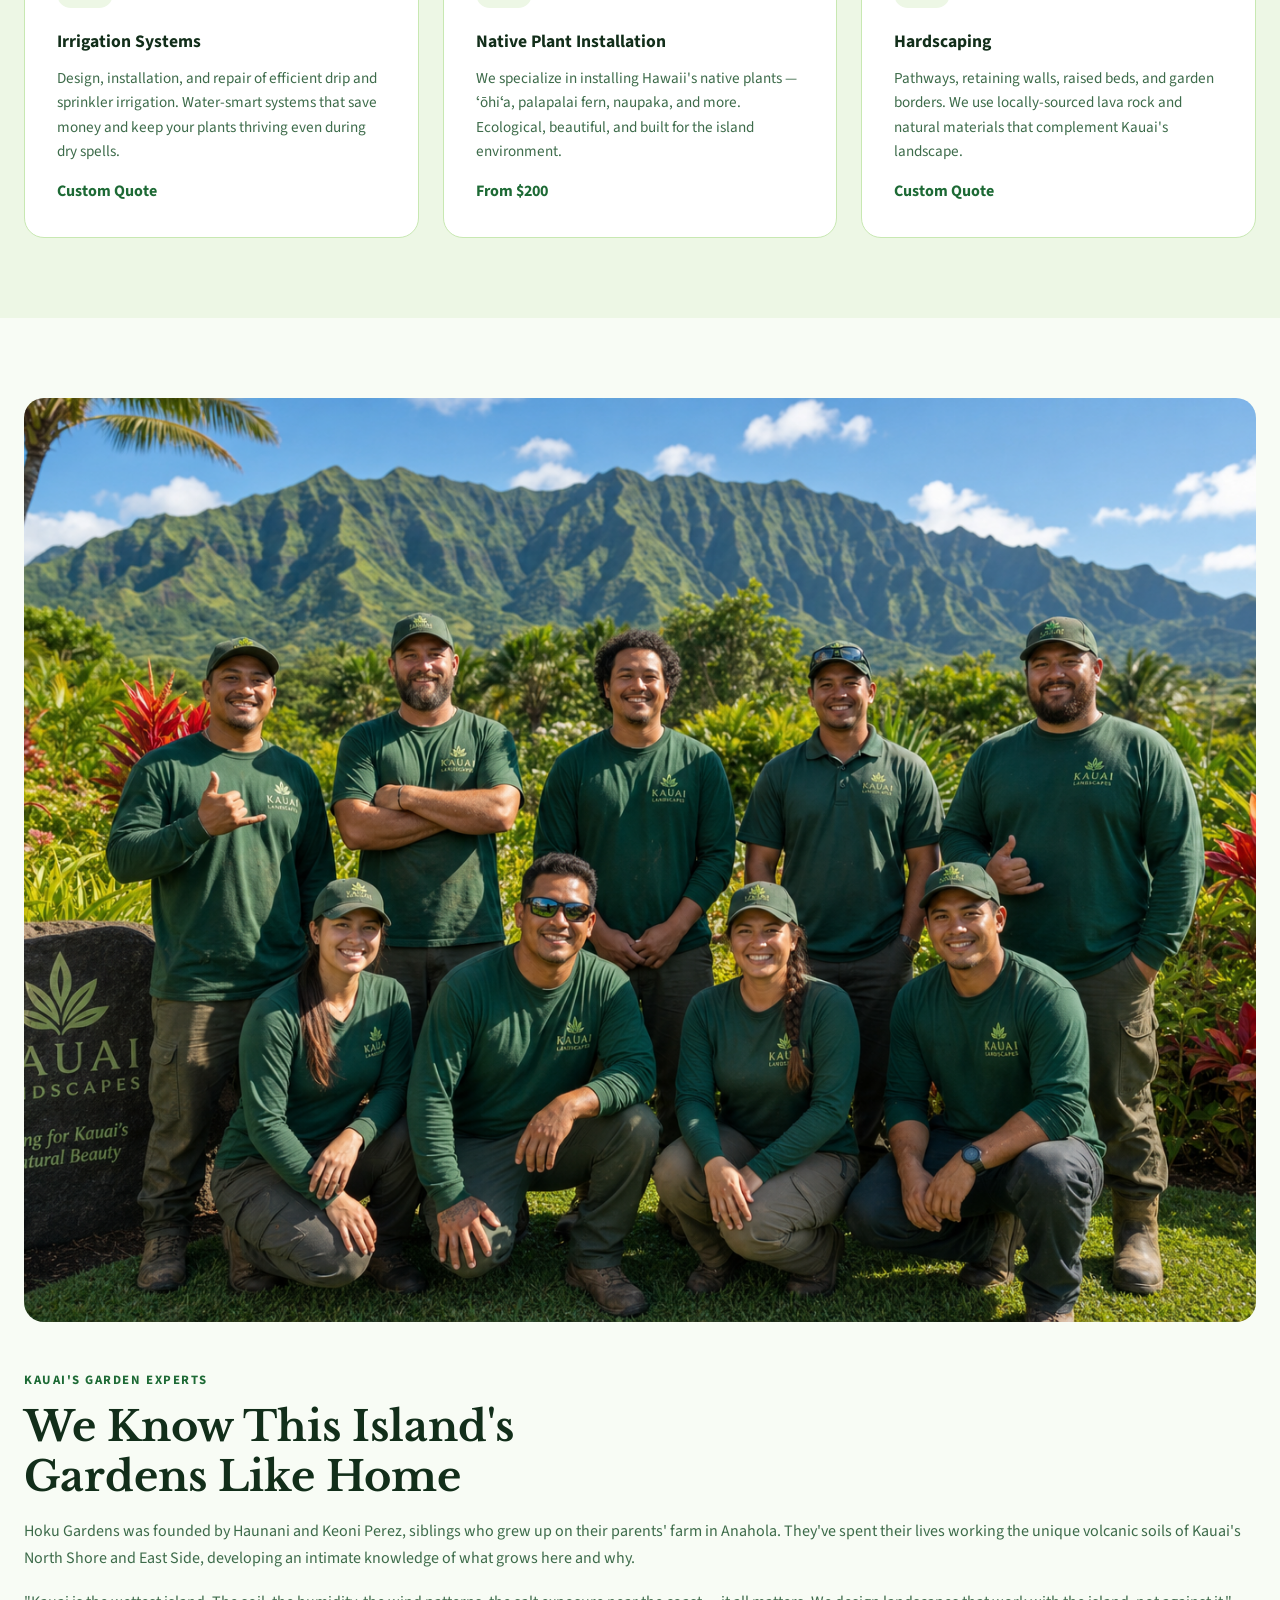
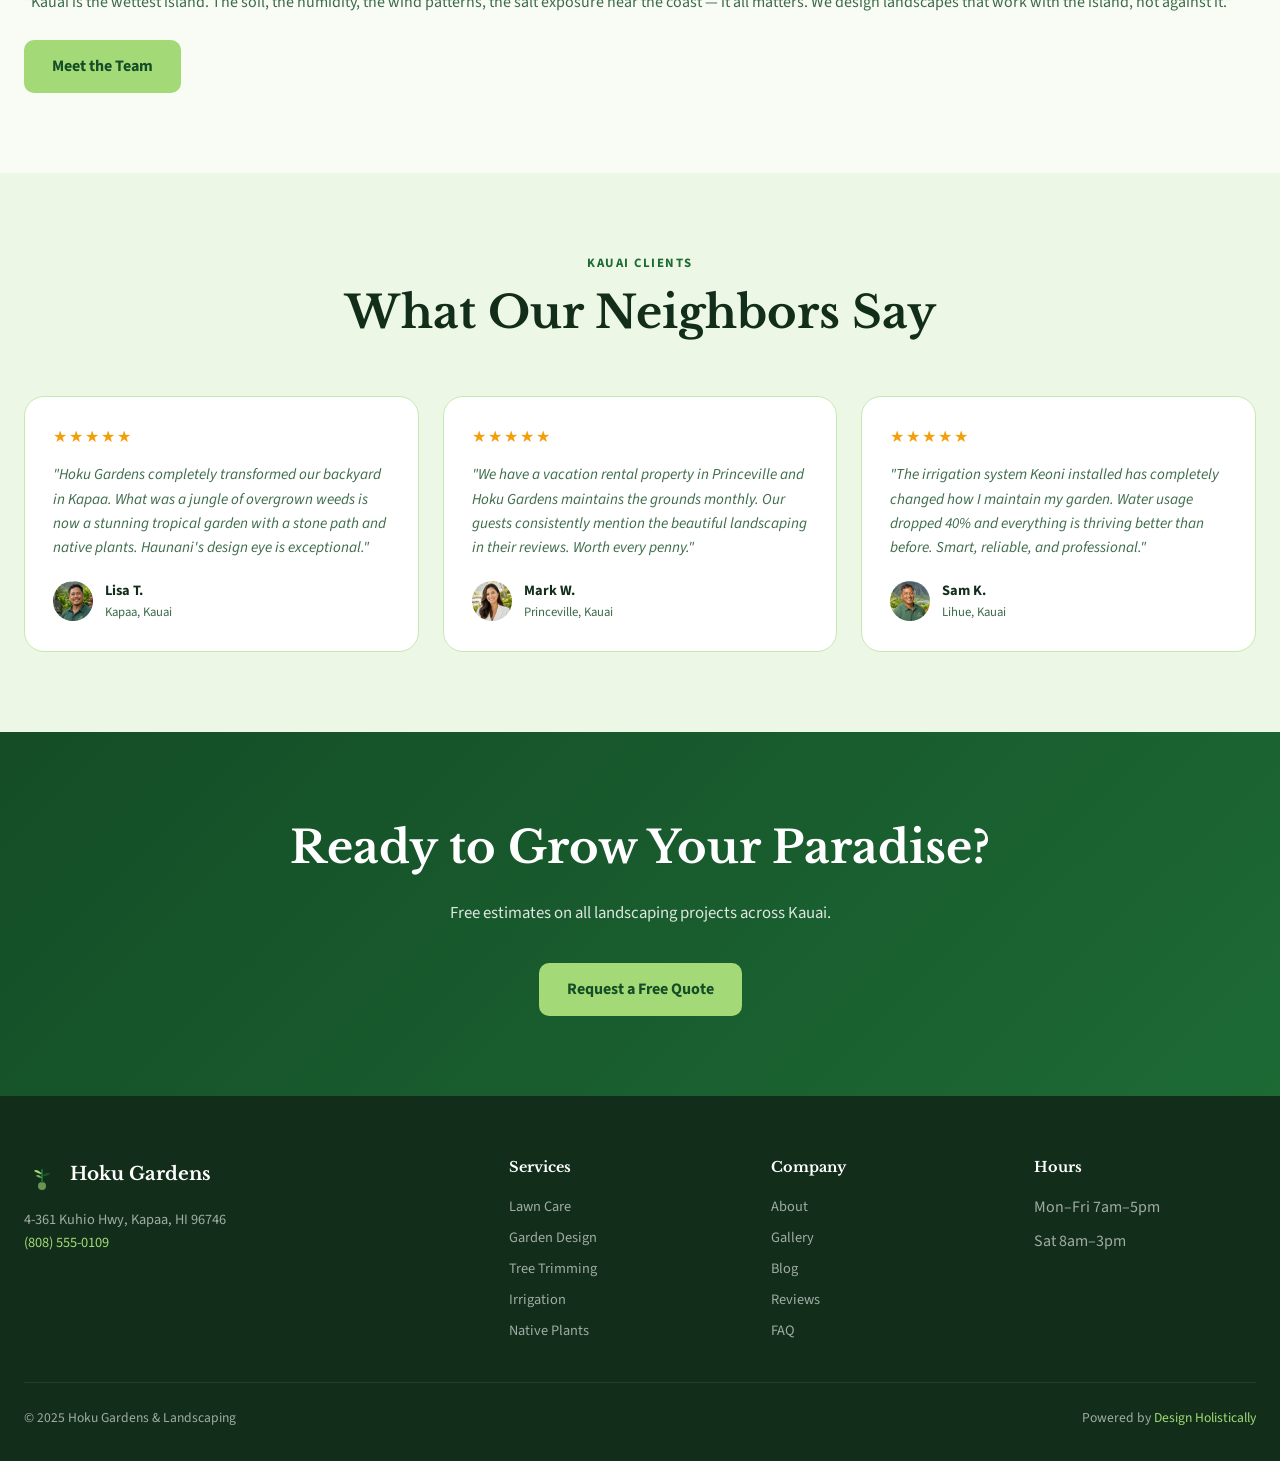
==== commit 7dac65bc: "feat: replace all picsum placeholders with AI-generated photorealistic images" ====
--- a/index.html
+++ b/index.html
@@ -6,6 +6,10 @@
 <meta property="og:image" content="images/hero.png">
 <link rel="stylesheet" href="css/style.css">
 <script type="application/ld+json">{"@context":"https://schema.org","@type":"LocalBusiness","name":"Hoku Gardens & Landscaping","telephone":"(808) 555-0109","address":{"@type":"PostalAddress","streetAddress":"4-361 Kuhio Hwy","addressLocality":"Kapaa","addressRegion":"HI","postalCode":"96746","addressCountry":"US"},"openingHours":"Mo-Fr 07:00-17:00 Sa 08:00-15:00","priceRange":"$$"}</script>
+  <link rel="icon" type="image/x-icon" href="images/favicon.ico">
+  <link rel="icon" type="image/png" sizes="32x32" href="images/favicon-32x32.png">
+  <link rel="icon" type="image/png" sizes="16x16" href="images/favicon-16x16.png">
+  <link rel="apple-touch-icon" sizes="180x180" href="images/apple-touch-icon.png">
 </head><body>
 <header class="header"><div class="header-inner"><a href="index.html" class="logo"><svg viewBox="0 0 36 36" fill="none" width="36" height="36"><circle cx="18" cy="30" r="4" fill="#A3D977" opacity="0.6"/><path d="M18 26V14" stroke="#1D6A35" stroke-width="2" stroke-linecap="round"/><path d="M18 18c-3-4-7-5-8-3 2 1 5 3 8 3z" fill="#A3D977"/><path d="M18 20c3-3 7-4 8-2-2 1-5 3-8 2z" fill="#1D6A35" opacity="0.7"/><path d="M18 22c-2-3-5-4-6-2 2 1 4 2 6 2z" fill="#A3D977" opacity="0.8"/></svg>Hoku Gardens</a><nav class="nav"><a href="index.html">Home</a><a href="services.html">Services</a><a href="about.html">About</a><a href="gallery.html">Gallery</a><a href="blog.html">Blog</a><a href="faq.html">FAQ</a><a href="reviews.html">Reviews</a></nav><div class="header-actions"><button id="themeToggle" class="btn-theme" aria-label="Toggle dark mode"></button><a href="booking.html" class="btn-cta">Get a Quote</a><button id="hamburger" class="btn-hamburger" aria-label="Open menu"><span></span><span></span><span></span></button></div></div></header><nav id="mobileNav" class="mobile-nav"><a href="index.html">Home</a><a href="services.html">Services</a><a href="about.html">About</a><a href="gallery.html">Gallery</a><a href="blog.html">Blog</a><a href="faq.html">FAQ</a><a href="reviews.html">Reviews</a><a href="booking.html">Get a Quote</a><a href="admin.html">Admin</a></nav>
 <section class="hero"><div class="hero-bg"><img src="images/hero.png" alt="Lush Kauai garden" loading="eager"></div>
--- a/css/style.css
+++ b/css/style.css
@@ -200,3 +200,8 @@
 .footer-links a:hover{color:var(--accent);}
 .footer-bottom{max-width:1280px;margin:40px auto 0;padding-top:24px;border-top:1px solid rgba(255,255,255,0.08);display:flex;flex-wrap:wrap;gap:16px;justify-content:space-between;font-size:0.85rem;}
 .footer-bottom a{color:var(--accent);}
+
+.hero h1, .hero p, .hero-content, .hero .eyebrow-label, .hero .tag { color: #fff !important; }
+
+[data-theme="dark"] .hero { background: transparent !important; }
+[data-theme="dark"] .hero-bg img { opacity: 1 !important; }
